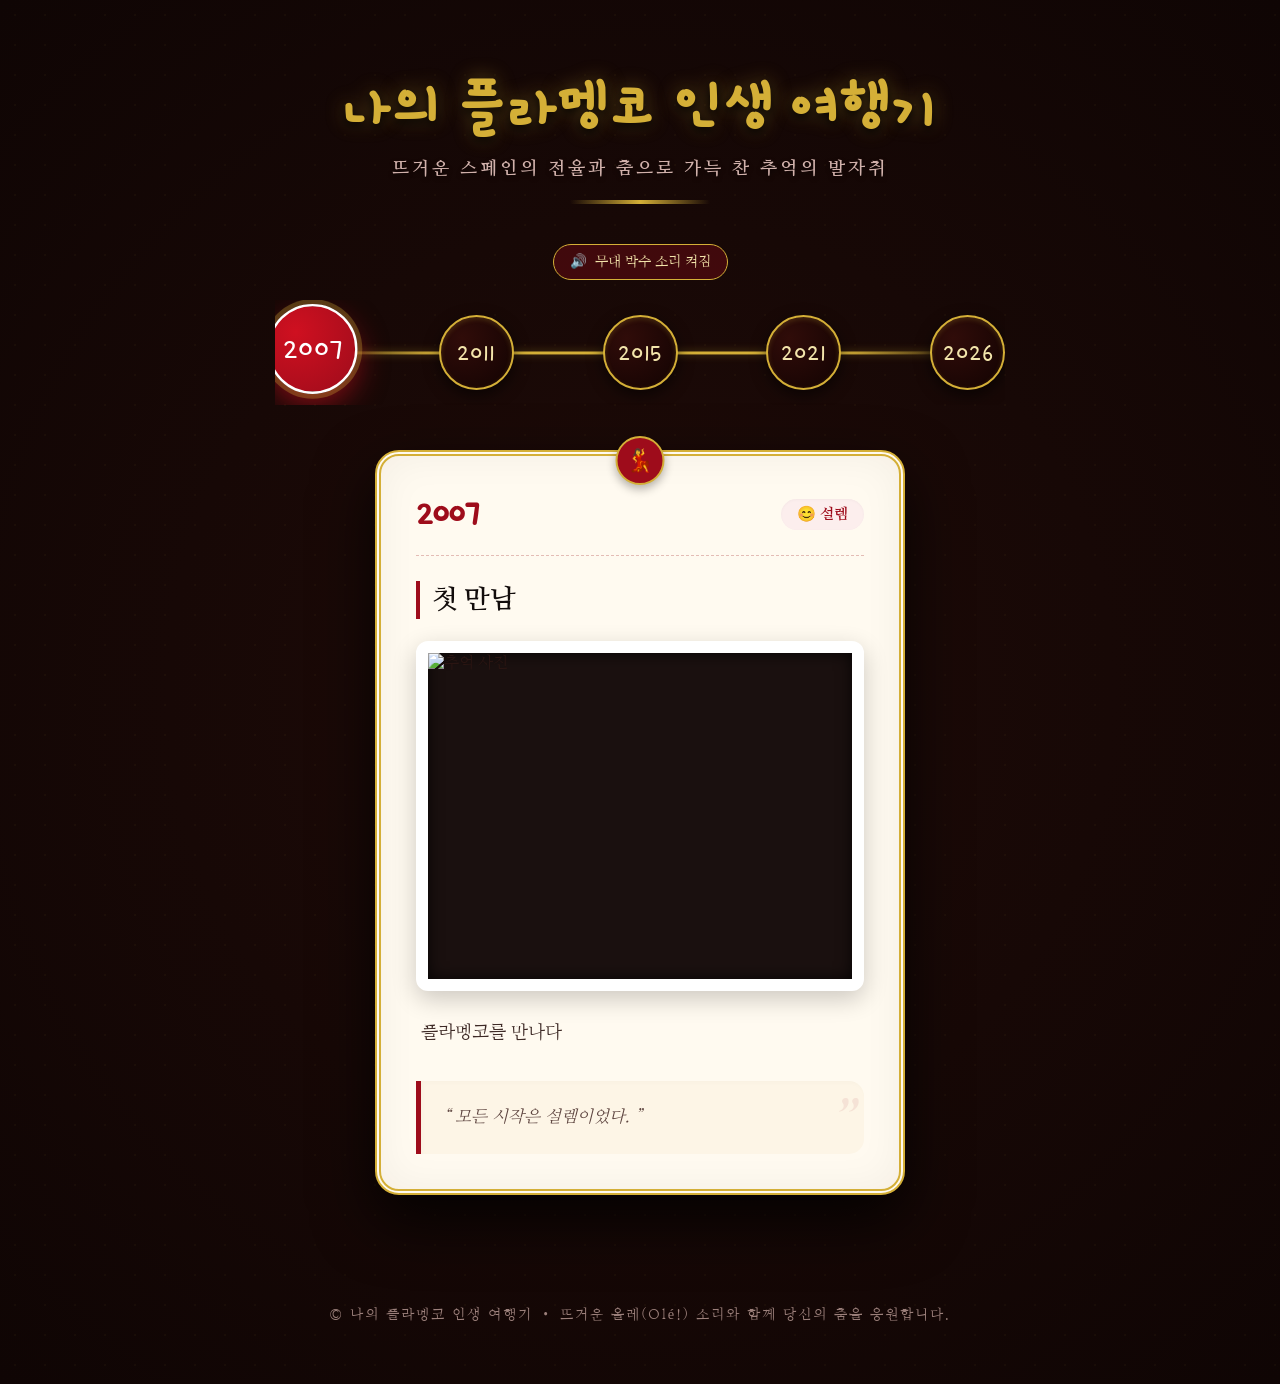
==== ahnjh/index.html @ 0108d967 "Rename code_artifact.html to index.html" ====
<!DOCTYPE html>
<html lang="ko">
<head>
    <meta charset="UTF-8">
    <meta name="viewport" content="width=device-width, initial-scale=1.0">
    <title>나의 플라멩코 인생 여행기</title>
    <style>
        /* 구글 웹폰트 불러오기 (한글 명조체 및 감성 서체) */
        @import url('https://fonts.googleapis.com/css2?family=Cinzel:wght@600;800&family=Gamja+Flower&family=Nanum+Myeongjo:wght@400;700&display=swap');

        /* 스타일 변수 정의 (강렬하고 매혹적인 플라멩코 테마) */
        :root {
            --stage-dark: #0f0504;      /* 깊고 어두운 극장 무대 배경 블랙 */
            --flamenco-red: #9e0c1b;    /* 정열의 카민 레드 */
            --flamenco-crimson: #cf1020;/* 스포트라이트를 받는 선명한 크림슨 */
            --gold-accent: #d4af37;     /* 고급스러운 스페인풍 골드 테두리 */
            --gold-light: #f3e5ab;      /* 부드러운 골드 셰이드 */
            --paper-warm: #fffaf0;      /* 무대 조명을 받는 따뜻한 아이보리 양장지 */
            --text-dark: #2a1512;       /* 가독성 높은 딥 브라운 블랙 */
            --text-light: #ebd0cc;      /* 어두운 배경 위의 고급스러운 라이트 핑크/베이지 */
        }

        * {
            box-sizing: border-box;
            margin: 0;
            padding: 0;
        }

        body {
            font-family: 'Nanum Myeongjo', serif;
            background: radial-gradient(circle at center, #1f0b08 0%, var(--stage-dark) 100%);
            color: var(--text-light);
            min-height: 100vh;
            display: flex;
            flex-direction: column;
            align-items: center;
            padding: 20px;
            overflow-x: hidden;
            position: relative;
        }

        /* 배경 데코레이션 레이스 패턴 */
        body::before {
            content: '';
            position: absolute;
            top: 0; left: 0; right: 0; bottom: 0;
            background-image: radial-gradient(rgba(212, 175, 55, 0.04) 1px, transparent 1px);
            background-size: 30px 30px;
            pointer-events: none;
            z-index: 1;
        }

        /* 헤더 스타일링 (오페라 하우스 커튼 뒤 무대 타이틀 감성) */
        header {
            text-align: center;
            margin-top: 50px;
            margin-bottom: 40px;
            z-index: 10;
            position: relative;
        }

        header h1 {
            font-family: 'Gamja Flower', cursive;
            font-size: 3.8rem;
            color: var(--gold-accent);
            text-transform: uppercase;
            letter-spacing: 1px;
            margin-bottom: 12px;
            text-shadow: 0px 4px 10px rgba(0, 0, 0, 0.9), 0px 0px 20px rgba(212, 175, 55, 0.4);
            animation: pulseTitle 3s infinite alternate;
        }

        @keyframes pulseTitle {
            0% { text-shadow: 0px 4px 10px rgba(0, 0, 0, 0.9), 0px 0px 10px rgba(212, 175, 55, 0.3); }
            100% { text-shadow: 0px 4px 15px rgba(0, 0, 0, 0.9), 0px 0px 30px rgba(212, 175, 55, 0.7); }
        }

        header p {
            font-size: 1.1rem;
            color: #d1b1ab;
            letter-spacing: 3px;
            font-weight: bold;
            text-shadow: 0px 2px 4px rgba(0,0,0,0.5);
        }

        /* 사운드 활성화 토글 탑 바 */
        .sound-toggle-bar {
            margin-bottom: 20px;
            z-index: 10;
        }

        .sound-btn {
            background: rgba(158, 12, 27, 0.3);
            border: 1px solid var(--gold-accent);
            color: var(--gold-light);
            padding: 8px 16px;
            border-radius: 20px;
            font-size: 0.85rem;
            cursor: pointer;
            display: flex;
            align-items: center;
            gap: 8px;
            transition: all 0.3s ease;
            font-family: 'Nanum Myeongjo', serif;
        }

        .sound-btn:hover {
            background: var(--flamenco-red);
            color: #fff;
            box-shadow: 0 0 10px rgba(212, 175, 55, 0.5);
        }

        /* 골드 테두리 장식 라인 */
        .header-line {
            width: 140px;
            height: 4px;
            background: linear-gradient(90deg, transparent, var(--gold-accent), transparent);
            margin: 20px auto 0 auto;
        }

        /* 타임라인 영역 */
        .timeline-wrapper {
            position: relative;
            width: 100%;
            max-width: 750px;
            margin-bottom: 45px;
            padding: 0 10px;
            z-index: 10;
        }

        /* 골드 장식 타임라인 스트랩 */
        .timeline-line {
            position: absolute;
            top: 50%;
            left: 40px;
            right: 40px;
            height: 3px;
            background: linear-gradient(90deg, transparent, var(--gold-accent) 20%, var(--gold-accent) 80%, transparent);
            z-index: 1;
            transform: translateY(-50%);
            box-shadow: 0 0 8px rgba(212, 175, 55, 0.4);
        }

        .timeline-container {
            display: flex;
            justify-content: space-between;
            align-items: center;
            position: relative;
            z-index: 2;
            overflow-x: auto;
            scrollbar-width: none; /* 파이어폭스 스크롤 숨김 */
            padding: 15px 0;
            gap: 15px;
        }

        .timeline-container::-webkit-scrollbar {
            display: none; /* 크롬/사파리 스크롤 숨김 */
        }

        /* 플라멩코 왁스 씰/장미 느낌의 라운드 버튼 */
        .year-btn {
            font-family: 'Gamja Flower', cursive;
            font-size: 1.7rem;
            background: radial-gradient(circle at 30% 30%, #300c09, #120302);
            border: 2px solid var(--gold-accent);
            color: var(--gold-light);
            width: 75px;
            height: 75px;
            border-radius: 50%;
            cursor: pointer;
            transition: all 0.4s cubic-bezier(0.175, 0.885, 0.32, 1.275);
            box-shadow: 0 5px 15px rgba(0, 0, 0, 0.6), inset 0 2px 5px rgba(212,175,55,0.2);
            display: flex;
            align-items: center;
            justify-content: center;
            flex-shrink: 0;
        }

        .year-btn:hover {
            transform: scale(1.15) translateY(-5px);
            background: radial-gradient(circle at 30% 30%, var(--flamenco-crimson), #50040a);
            border-color: #fff;
            color: #fff;
            box-shadow: 0 8px 25px rgba(207, 16, 32, 0.5);
        }

        .year-btn.active {
            background: radial-gradient(circle at 30% 30%, var(--flamenco-crimson), var(--flamenco-red));
            border-color: #fff;
            color: #fff;
            transform: scale(1.2) translateY(-3px);
            box-shadow: 0 0 0 4px rgba(212, 175, 55, 0.3), 0 10px 25px rgba(207, 16, 32, 0.6);
        }

        /* 앨범 카드 컨테이너 */
        .card-container {
            width: 100%;
            max-width: 530px;
            margin-bottom: 70px;
            z-index: 10;
        }

        /* 고급 극장 팜플렛 / 액자 프레임 감성 카드 */
        .memory-card {
            background: var(--paper-warm);
            border-radius: 24px;
            box-shadow: 0 25px 60px rgba(0, 0, 0, 0.8), inset 0 0 40px rgba(42, 21, 18, 0.05);
            border: 6px double var(--gold-accent); /* 골드 이중 액자 프레임 */
            padding: 35px;
            display: none; 
            animation: cardStageUp 0.8s cubic-bezier(0.19, 1, 0.22, 1) forwards;
            position: relative;
            color: var(--text-dark);
        }

        /* 플라멩코 장미 수놓은 무늬 씰 데코레이션 */
        .memory-card::before {
            content: '💃';
            position: absolute;
            top: -20px;
            left: 50%;
            transform: translateX(-50%);
            width: 45px;
            height: 45px;
            background: var(--flamenco-red);
            border: 2px solid var(--gold-accent);
            border-radius: 50%;
            display: flex;
            align-items: center;
            justify-content: center;
            font-size: 1.4rem;
            box-shadow: 0 4px 10px rgba(0,0,0,0.3);
            z-index: 15;
        }

        /* 카드 등장 특수 효과 */
        @keyframes cardStageUp {
            0% {
                opacity: 0;
                transform: translateY(50px) scale(0.95) rotate(-1deg);
            }
            100% {
                opacity: 1;
                transform: translateY(0) scale(1) rotate(0deg);
            }
        }

        /* 카드 헤더 */
        .card-header {
            display: flex;
            justify-content: space-between;
            align-items: center;
            margin-bottom: 25px;
            border-bottom: 1.5px dashed rgba(166, 43, 43, 0.3);
            padding-bottom: 18px;
        }

        .card-year {
            font-family: 'Gamja Flower', cursive;
            font-size: 2.3rem;
            color: var(--flamenco-red);
            font-weight: bold;
            letter-spacing: -1px;
        }

        .card-emotion {
            background-color: #fceeed;
            padding: 6px 16px;
            border-radius: 30px;
            font-size: 0.95rem;
            color: var(--flamenco-red);
            font-weight: bold;
            border: 1px solid var(--accent-border);
            box-shadow: inset 0 1px 3px rgba(0,0,0,0.03);
        }

        /* 카드 제목 */
        .card-title {
            font-family: 'Nanum Myeongjo', serif;
            font-weight: 700;
            font-size: 1.7rem;
            color: #120c0b;
            margin-bottom: 22px;
            line-height: 1.4;
            letter-spacing: -0.5px;
            border-left: 4px solid var(--flamenco-red);
            padding-left: 12px;
        }

        /* 폴라로이드 사진 가죽 프레임 스타일 */
        .card-image-box {
            width: 100%;
            height: 350px;
            background-color: #1a100f;
            border-radius: 12px;
            overflow: hidden;
            margin-bottom: 25px;
            border: 12px solid #fff;
            box-shadow: inset 0 0 15px rgba(0,0,0,0.8), 0 8px 25px rgba(0,0,0,0.2);
            position: relative;
        }

        .card-image-box img {
            width: 100%;
            height: 100%;
            object-fit: cover;
            transition: transform 0.8s cubic-bezier(0.19, 1, 0.22, 1);
        }

        .card-image-box:hover img {
            transform: scale(1.08) rotate(1deg); /* 극적인 포커스 효과 */
        }

        /* 감성 스토리 폰트 및 구조 */
        .card-story {
            font-family: 'Nanum Myeongjo', serif;
            font-size: 1.15rem;
            line-height: 1.9;
            color: #3e2a26;
            margin-bottom: 30px;
            text-align: justify;
            white-space: pre-line;
            padding: 0 5px;
        }

        /* 플라멩코 무대의 격조 높은 명언 */
        .card-quote {
            background-color: #fdf5e6;
            border-left: 5px solid var(--flamenco-red);
            padding: 22px;
            margin: 0;
            font-style: italic;
            color: #5c433e;
            line-height: 1.7;
            font-size: 1.05rem;
            border-radius: 0 15px 15px 0;
            position: relative;
            box-shadow: inset 2px 2px 5px rgba(0,0,0,0.02);
        }

        .card-quote::after {
            content: '”';
            font-family: 'Cinzel', serif;
            position: absolute;
            bottom: -15px;
            right: 15px;
            font-size: 4.5rem;
            color: rgba(158, 12, 27, 0.08);
            line-height: 1;
        }

        /* 푸터 장식 */
        footer {
            margin-top: auto;
            padding: 40px 20px;
            text-align: center;
            font-size: 0.9rem;
            color: #9c807b;
            letter-spacing: 2px;
            z-index: 10;
        }

        /* 모바일 최적화 미디어 쿼리 */
        @media (max-width: 600px) {
            header h1 {
                font-size: 2.8rem;
            }

            .timeline-line {
                display: none; /* 터치 스크롤에 맞추어 보강 */
            }

            .timeline-container {
                justify-content: flex-start;
                padding: 10px 15px;
                background-color: rgba(0, 0, 0, 0.4);
                border: 1px solid rgba(212, 175, 55, 0.2);
                border-radius: 50px;
            }

            .year-btn {
                font-size: 1.4rem;
                width: 65px;
                height: 65px;
            }

            .card-image-box {
                height: 270px;
            }

            .card-title {
                font-size: 1.4rem;
            }

            .card-story {
                font-size: 1.05rem;
            }
        }
    </style>
</head>
<body>

    <header>
        <h1>나의 플라멩코 인생 여행기</h1>
        <p>뜨거운 스페인의 전율과 춤으로 가득 찬 추억의 발자취</p>
        <div class="header-line"></div>
    </header>

    <!-- 인터랙티브 사운드 기능 제어 -->
    <div class="sound-toggle-bar">
        <button class="sound-btn" id="soundBtn" onclick="toggleSound()">
            <span id="soundIcon">🔊</span> <span id="soundText">무대 박수 소리 켜짐</span>
        </button>
    </div>

    <!-- 타임라인 조작기 -->
    <div class="timeline-wrapper">
        <div class="timeline-line"></div>
        <div class="timeline-container" id="timelineButtons"></div>
    </div>

    <!-- 추억 카드 출력판 -->
    <div class="card-container">
        <div class="memory-card" id="memoryCard">
            <div class="card-header">
                <span class="card-year" id="resYear">2007</span>
                <span class="card-emotion" id="resEmotion">😊 설렘</span>
            </div>
            <h2 class="card-title" id="resTitle">첫 만남</h2>
            <div class="card-image-box">
                <!-- 사용자의 실제 이미지 파일명을 렌더링하고, 미발견 시 감명 깊고 화려한 고품질 백업 춤사위 이미지로 대체 -->
                <img id="resImg" src="" alt="추억 사진" onerror="handleImageError(this)">
            </div>
            <p class="card-story" id="resStory">이야기가 들어가는 자리입니다.</p>
            <blockquote class="card-quote" id="resQuote">명언이 들어가는 자리입니다.</blockquote>
        </div>
    </div>

    <footer>
        <p>© 나의 플라멩코 인생 여행기 • 뜨거운 올레(Olé!) 소리와 함께 당신의 춤을 응원합니다.</p>
    </footer>

    <script>
        // 업로드해주신 Excel 데이터를 완벽히 매칭한 데이터 구조 (최종 수정 반영)
        const memoryData = [
            {
                year: 2007,
                title: '첫 만남',
                story: '플라멩코를 만나다 ',
                emotion: '😊 설렘',
                imgFile: '2007.jpg',
                // 플라멩코 춤선과 드레스의 매혹적인 움직임
                backupImg: 'https://images.unsplash.com/photo-1508700115892-45ecd05ae2ad?auto=format&fit=crop&q=80&w=800',
                quote: '모든 시작은 설렘이었다.'
            },
            {
                year: 2011,
                title: '세비야를 가다',
                story: '새로운 꿈을 향해 내딛었다',
                emotion: '❤️ 행복',
                imgFile: '2011.jpg',
                // 안달루시아 세비야 광장의 정취와 댄서의 실루엣
                backupImg: 'https://images.unsplash.com/photo-1558008258-3256797b43f3?auto=format&fit=crop&q=80&w=800',
                quote: '모든 것이 마냥 좋기만 했다.'
            },
            {
                year: 2015,
                title: '무용수 안주희',
                story: '내이름을 걸고 춤추기 시작했다',
                emotion: '😄 기대',
                imgFile: '2015.jpg',
                // 조명 아래 정열을 쏟아내는 아름다운 플라멩코 댄서
                backupImg: 'https://images.unsplash.com/photo-1516450360452-9312f5e86fc7?auto=format&fit=crop&q=80&w=800',
                quote: '도전은 새로운 세상을 연다.'
            },
            {
                year: 2021,
                title: '스튜디오루나',
                story: '대구와 서울에 플라멩코 스튜디오를 열다',
                emotion: '😅 긴장',
                imgFile: '2021.jpg',
                // 따뜻한 조명 아래 마룻바닥과 춤을 준비하는 스튜디오 무드
                backupImg: 'https://images.unsplash.com/photo-1508847154043-be12a327dc6f?auto=format&fit=crop&q=80&w=800',
                quote: '그들 또한 나의 스승이다.'
            },
            {
                year: 2026,
                title: '플라멩코 굿판',
                story: '플라멩코? 굿? 내가 딛고 있는 이땅에서 나의 플라멩코 씨앗을 틔어본다',
                emotion: '집중',
                imgFile: '2026.jpg',
                // 동양의 기운과 열정적인 붉은 춤사위가 어우러진 신비한 예술적 공연
                backupImg: 'https://images.unsplash.com/photo-1460723237483-7a6dc9d0b212?auto=format&fit=crop&q=80&w=800',
                quote: '두려움은 우리가 올바른 방향으로 가고 있다는 신호다'
            }
        ];

        // 가상 오디오 효과 및 설정
        let soundEnabled = true;
        let audioCtx = null;

        function toggleSound() {
            soundEnabled = !soundEnabled;
            const icon = document.getElementById('soundIcon');
            const text = document.getElementById('soundText');
            if (soundEnabled) {
                icon.textContent = '🔊';
                text.textContent = '무대 박수 소리 켜짐';
            } else {
                icon.textContent = '🔇';
                text.textContent = '소리 꺼짐';
            }
        }

        // Web Audio API를 활용한 가상 'Palmas'(손뼉/캐스터네츠) 소리 합성 엔진
        function playFlamencoSound() {
            if (!soundEnabled) return;
            
            try {
                if (!audioCtx) {
                    audioCtx = new (window.AudioContext || window.webkitAudioContext)();
                }
                
                // 오디오 콘텍스트가 정지 상태일 시 재개
                if (audioCtx.state === 'suspended') {
                    audioCtx.resume();
                }

                // 1. 단단한 목재 캐스터네츠/나무 박수 타격음 합성
                const osc = audioCtx.createOscillator();
                const gain = audioCtx.createGain();
                const filter = audioCtx.createBiquadFilter();

                osc.type = 'triangle';
                osc.frequency.setValueAtTime(800, audioCtx.currentTime);
                osc.frequency.exponentialRampToValueAtTime(80, audioCtx.currentTime + 0.1);

                // 고음역대 노이즈처럼 맑게 걸러내어 타격감 부여
                filter.type = 'bandpass';
                filter.frequency.value = 1000;
                filter.Q.value = 1.2;

                gain.gain.setValueAtTime(0.6, audioCtx.currentTime);
                gain.gain.exponentialRampToValueAtTime(0.01, audioCtx.currentTime + 0.12);

                osc.connect(filter);
                filter.connect(gain);
                gain.connect(audioCtx.destination);

                osc.start();
                osc.stop(audioCtx.currentTime + 0.15);

                // 2. 약간의 딜레이를 두고 울리는 플라멩코 손뼉 잔향 (두 손바닥의 마찰음)
                setTimeout(() => {
                    const osc2 = audioCtx.createOscillator();
                    const gain2 = audioCtx.createGain();
                    osc2.type = 'sine';
                    osc2.frequency.setValueAtTime(600, audioCtx.currentTime);
                    osc2.frequency.exponentialRampToValueAtTime(120, audioCtx.currentTime + 0.08);

                    gain2.gain.setValueAtTime(0.3, audioCtx.currentTime);
                    gain2.gain.exponentialRampToValueAtTime(0.01, audioCtx.currentTime + 0.1);

                    osc2.connect(gain2);
                    gain2.connect(audioCtx.destination);
                    osc2.start();
                    osc2.stop(audioCtx.currentTime + 0.1);
                }, 40);

            } catch (e) {
                console.log("Audio play blocked or not supported by browser security policy.");
            }
        }

        const buttonsContainer = document.getElementById('timelineButtons');
        const card = document.getElementById('memoryCard');

        // 카드 하부 바인딩 DOM 정의
        const resYear = document.getElementById('resYear');
        const resEmotion = document.getElementById('resEmotion');
        const resTitle = document.getElementById('resTitle');
        const resImg = document.getElementById('resImg');
        const resStory = document.getElementById('resStory');
        const resQuote = document.getElementById('resQuote');

        // 1. 연도 버튼 동적 선언
        memoryData.forEach((data, index) => {
            const btn = document.createElement('button');
            btn.className = 'year-btn';
            btn.textContent = data.year;
            btn.onclick = () => {
                playFlamencoSound();
                showMemory(data, btn);
            };
            buttonsContainer.appendChild(btn);

            // 초기 페이지 진입 시 2007년 카드 활성화
            if(index === 0) {
                showMemory(data, btn);
            }
        });

        // 2. 이미지 에러 핸들러 (사용자 로컬 사진 파일이 미처 폴더에 담기지 않았을 때, 완벽히 테마에 맞는 고화질 플라멩코 백업 이미지로 보완)
        function handleImageError(imageElement) {
            const currentYear = parseInt(resYear.textContent);
            const foundData = memoryData.find(d => d.year === currentYear);
            if (foundData && imageElement.src !== foundData.backupImg) {
                imageElement.src = foundData.backupImg;
            }
        }

        // 3. 타임라인 체인징 핸들러 함수
        function showMemory(data, targetButton) {
            // 버튼 액티브 클래스 조율
            document.querySelectorAll('.year-btn').forEach(b => b.classList.remove('active'));
            targetButton.classList.add('active');

            // 극적인 팜플렛 전환 효과를 위해 임시 숨김 후 표시
            card.style.display = 'none';
            
            // 데이터 매칭 및 감정 라벨 꾸미기
            resYear.textContent = data.year;
            resEmotion.textContent = data.emotion;
            resTitle.textContent = data.title;
            resStory.textContent = data.story;
            resQuote.textContent = `“ ${data.quote} ”`;
            
            // 사용자의 로컬 전용 이미지 주소 설정 (예: 2007.jpg, 2026.jpg 등)
            resImg.src = data.imgFile;

            // 브라우저 렌더링 주기에 맞춰 스포트라이트 열기 애니메이션 효과 재실행
            setTimeout(() => {
                card.style.display = 'block';
            }, 25);
        }
    </script>
</body>
</html>
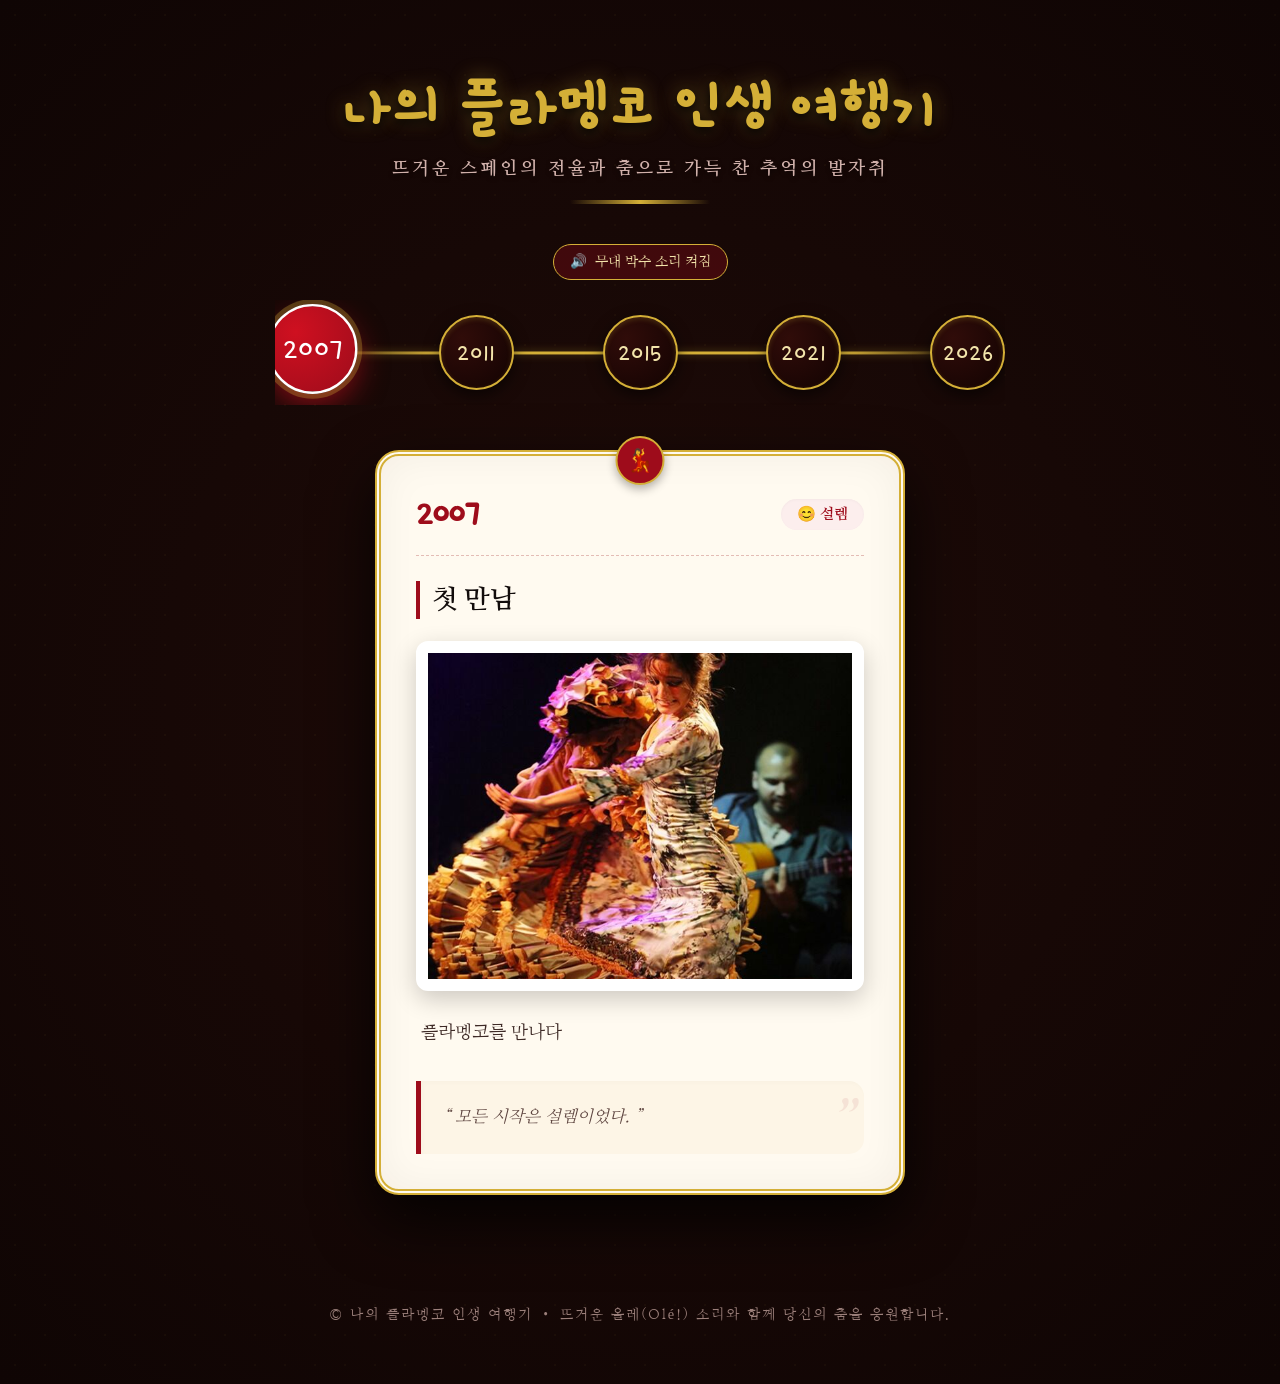
==== commit 440fef56: "Add files via upload" ====
--- a/ahnjh/index.html
+++ b/ahnjh/index.html
@@ -635,4 +635,4 @@
         }
     </script>
 </body>
-</html>
+</html>
